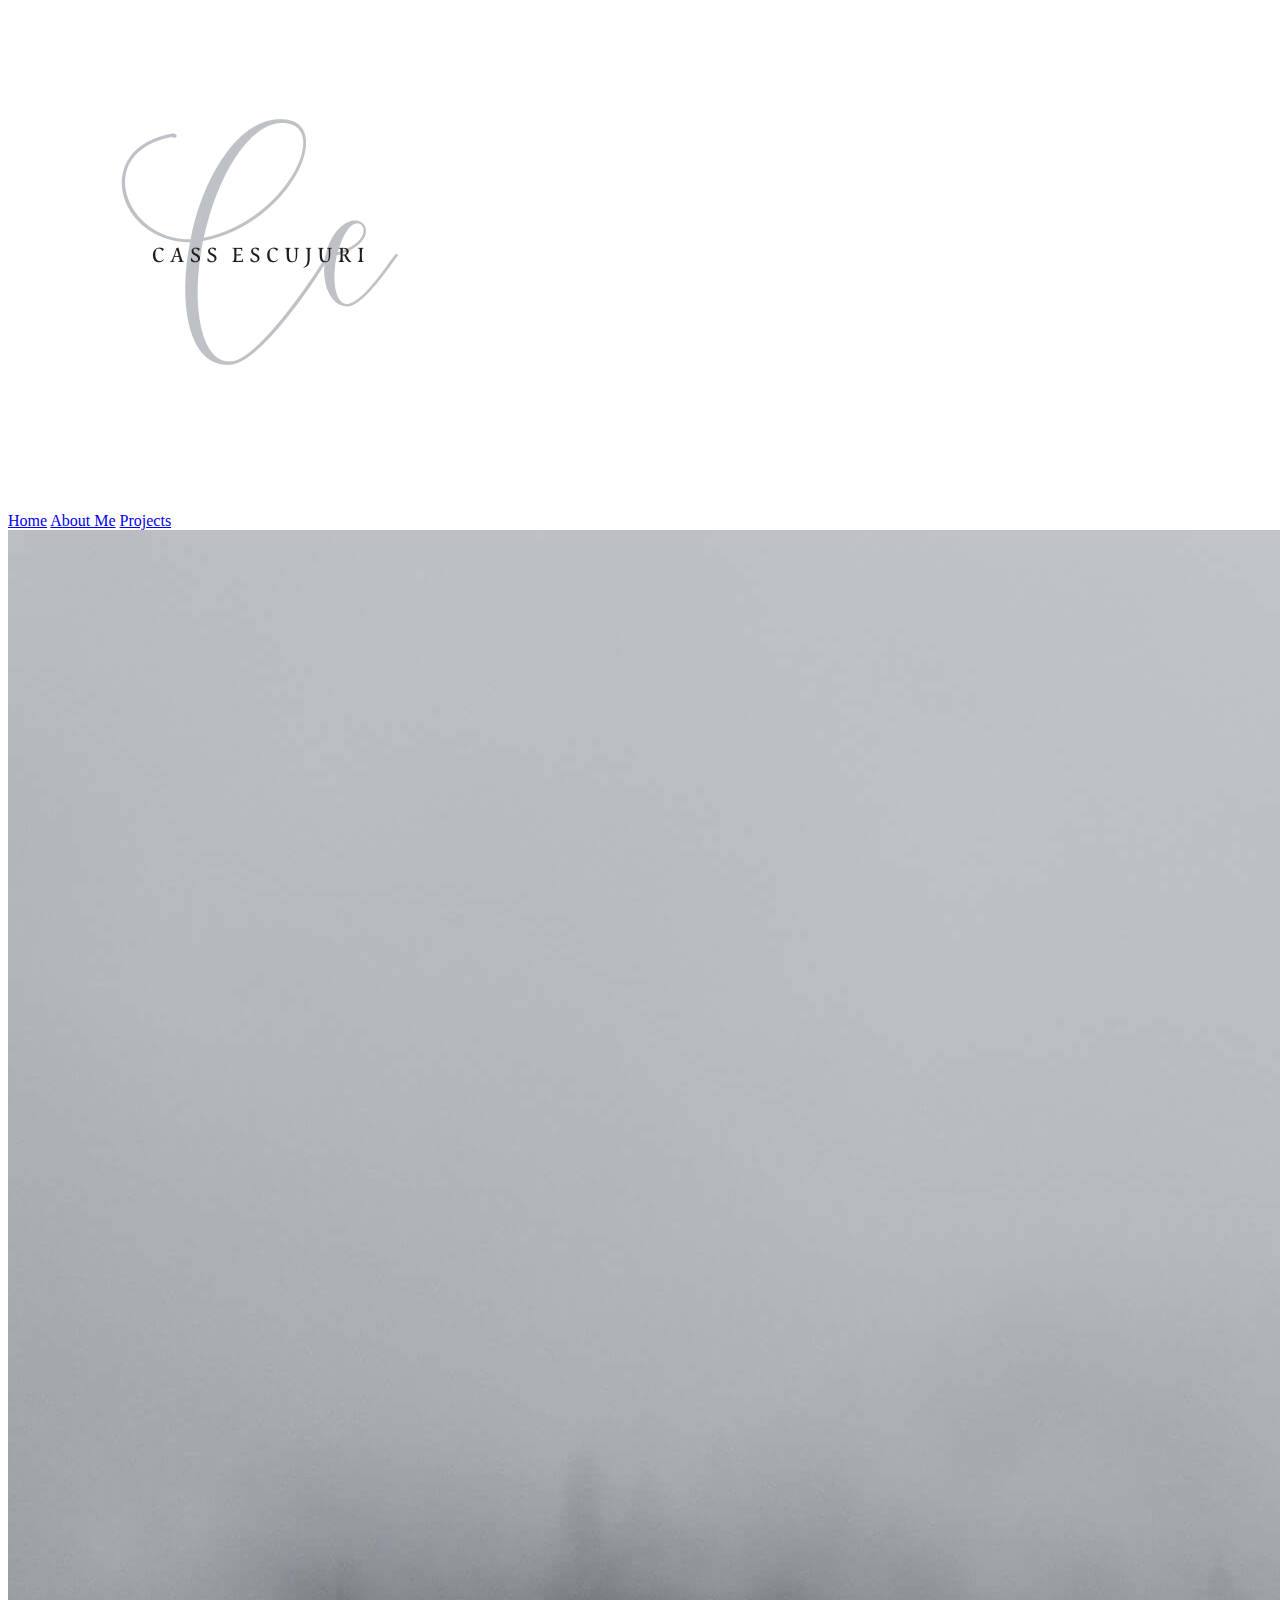
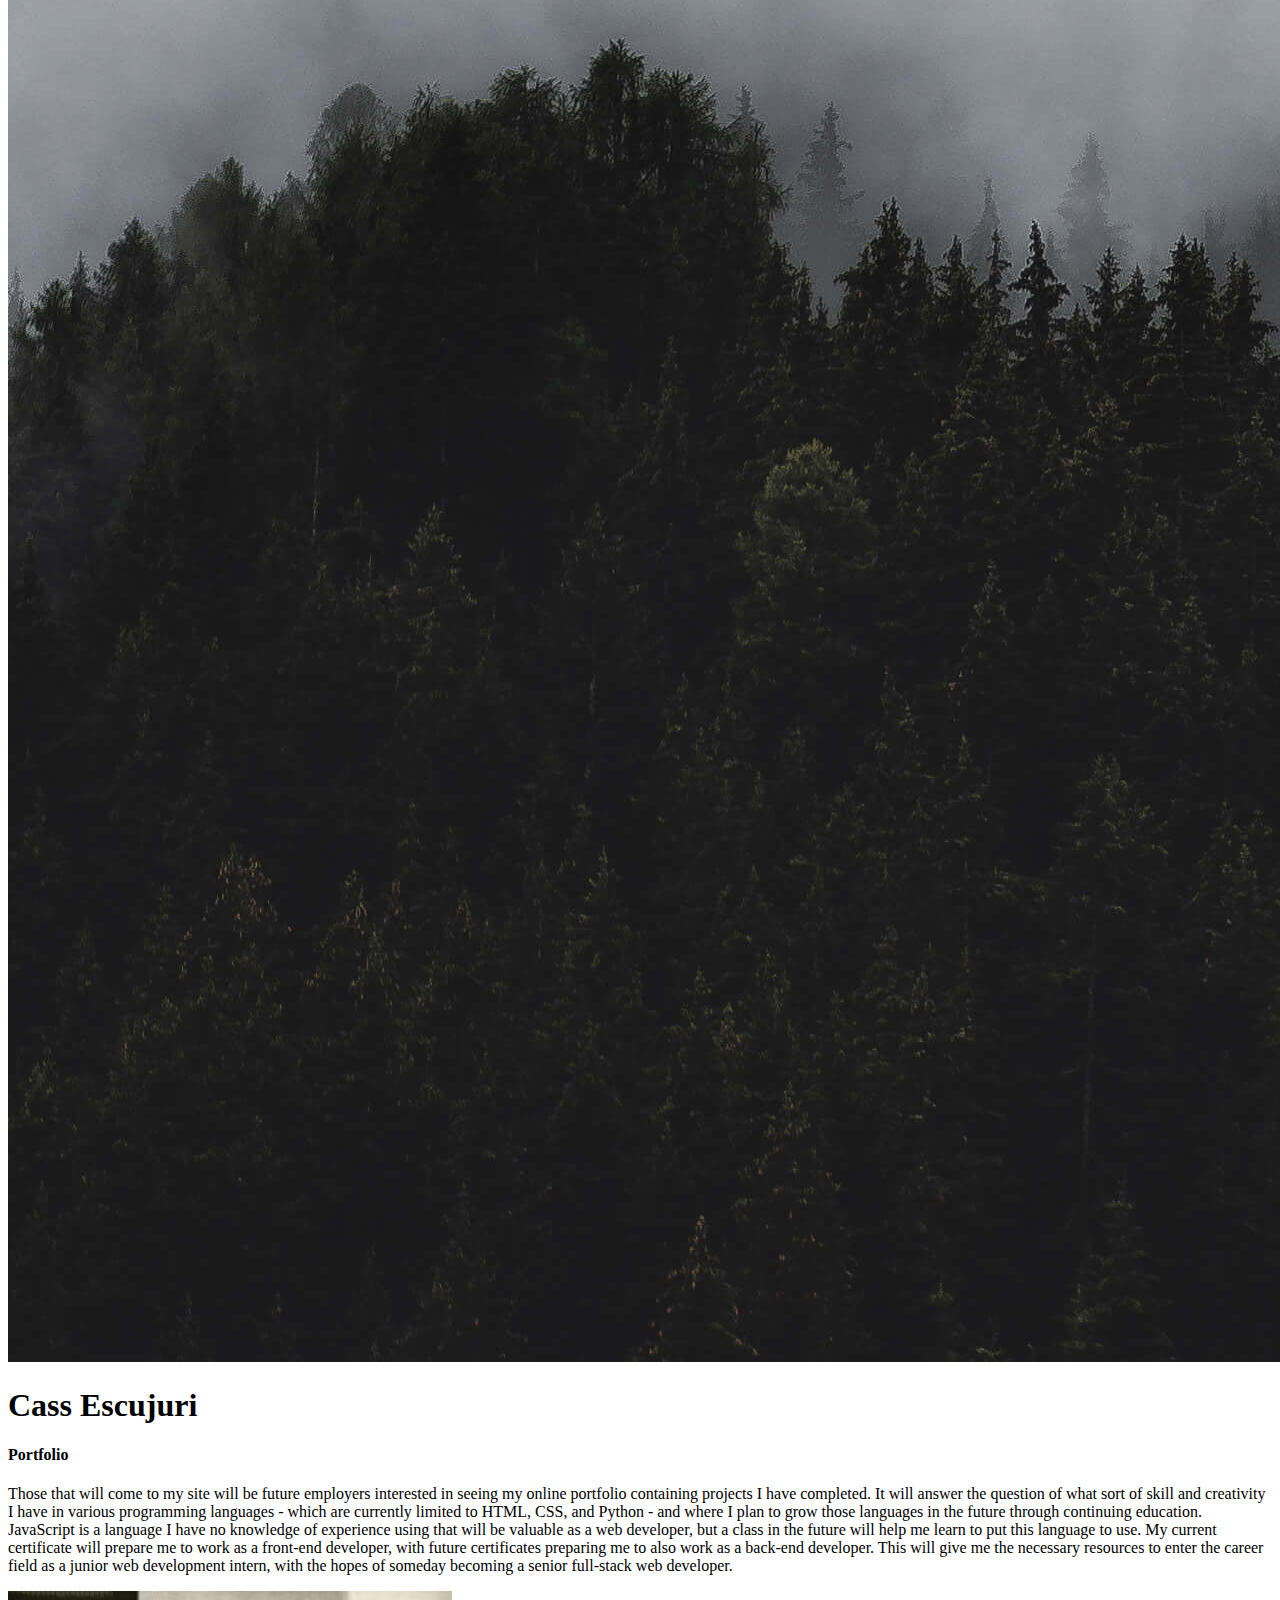
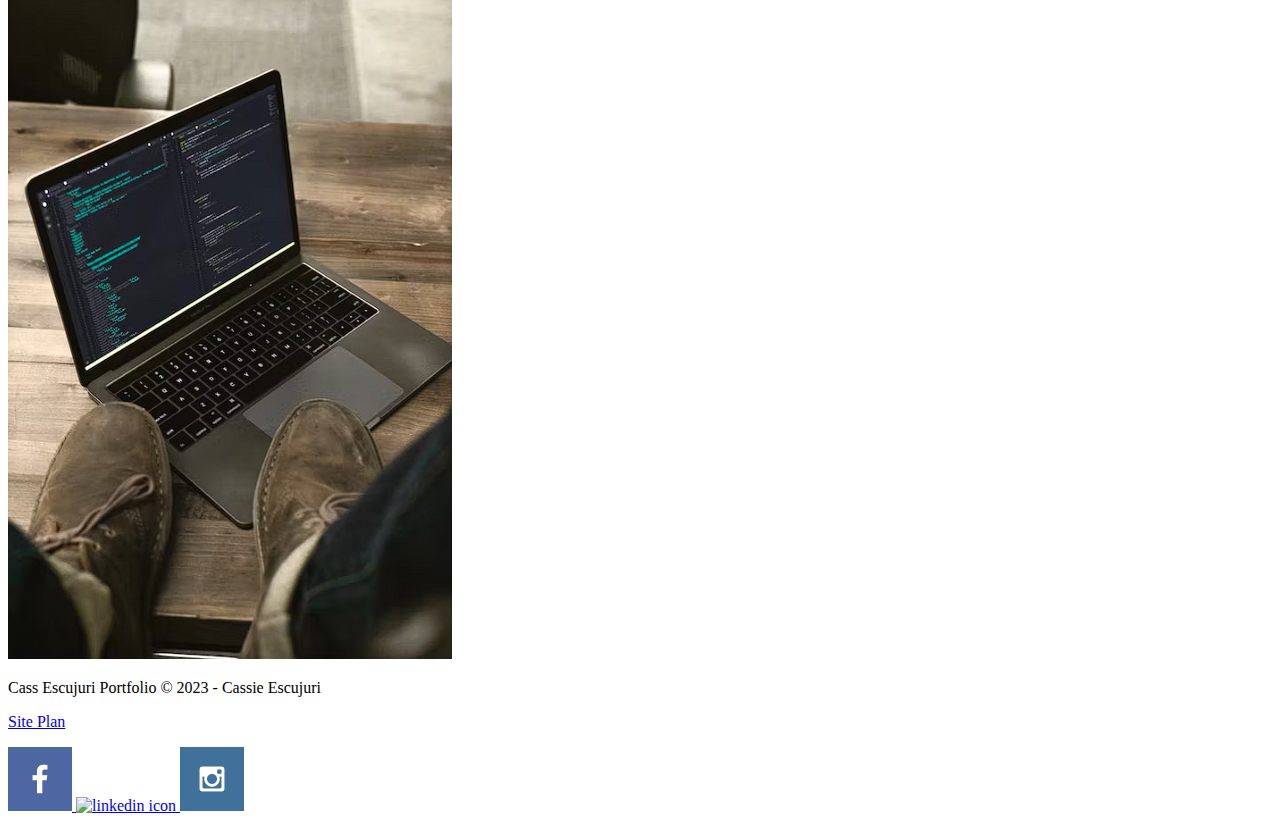
==== portfolio/index.html @ 6bdc081e "added home, about me, and projects pages" ====
<!DOCTYPE html>
<html lang="en">
<head>
  <meta charset="UTF-8">
  <meta http-equiv="X-UA-Compatible" content="IE=edge">
  <meta name="viewport" content="width=device-width, initial-scale=1.0">
  <link rel="stylesheet" href="styles/style.css">
  <title>Portfolio | Home</title>
</head>
  
<body>
  <div id="content">
    
  <header>
    <a id="logo_link" href="index.html">
      <img class="logo" src="images/ce.png" alt="Portfolio Logo">
    </a>
    <nav>
      <a href="index.html">Home</a>
      <a href="about_me.html">About Me</a>
      <a href="projects.html">Projects</a>
    </nav>
  </header>
    
  <div id="hero">
    <div id="hero-box">
      <img id="hero-img" src="images/forest-hero.jpeg" alt="Dark misty forest">
    </div>
    <section id="hero-msg">
      <h1 class="home-title">Cass Escujuri</h1>
      <h4>Portfolio</h4>
    </section>
  </div>
    
  <main class="home-grid">
    <section class="summary">
      <div>
        <p>Those that will come to my site will be future employers interested in seeing my online portfolio containing projects I have completed. It will answer the question of what sort of skill and creativity I have in various programming languages - which are currently limited to HTML, CSS, and Python - and where I plan to grow those languages in the future through continuing education. JavaScript is a language I have no knowledge of experience using that will be valuable as a web developer, but a class in the future will help me learn to put this language to use. My current certificate will prepare me to work as a front-end developer, with future certificates preparing me to also work as a back-end developer. This will give me the necessary resources to enter the career field as a junior web development intern, with the hopes of someday becoming a senior full-stack web developer.</p>
      </div>
    </section>
    <section class="image">
        <img src="images/laptop.png" alt="laptop next to pair of boots">
    </section>
    <section class=""></section>
  </main>
    
  <footer>
    <p>Cass Escujuri Portfolio &copy; 2023 - Cassie Escujuri</p>
    <p><a href="site-plan.html">Site Plan</a></p>
    <div class="social">
      <a href="https://facebook.com" target="_blank">
        <img src="images/facebook.png" alt="fb icon">
      </a>
      <a href="https://linkedin.com" target="_blank">
        <img src="images/linkedin.png" alt="linkedin icon">
      </a>
      <a href="https://instagram.com" target="_blank">
        <img src="images/instagram.png" alt="instagram icon">
      </a>
    </div>
  </footer>
    
  </div>
</body>
</html>
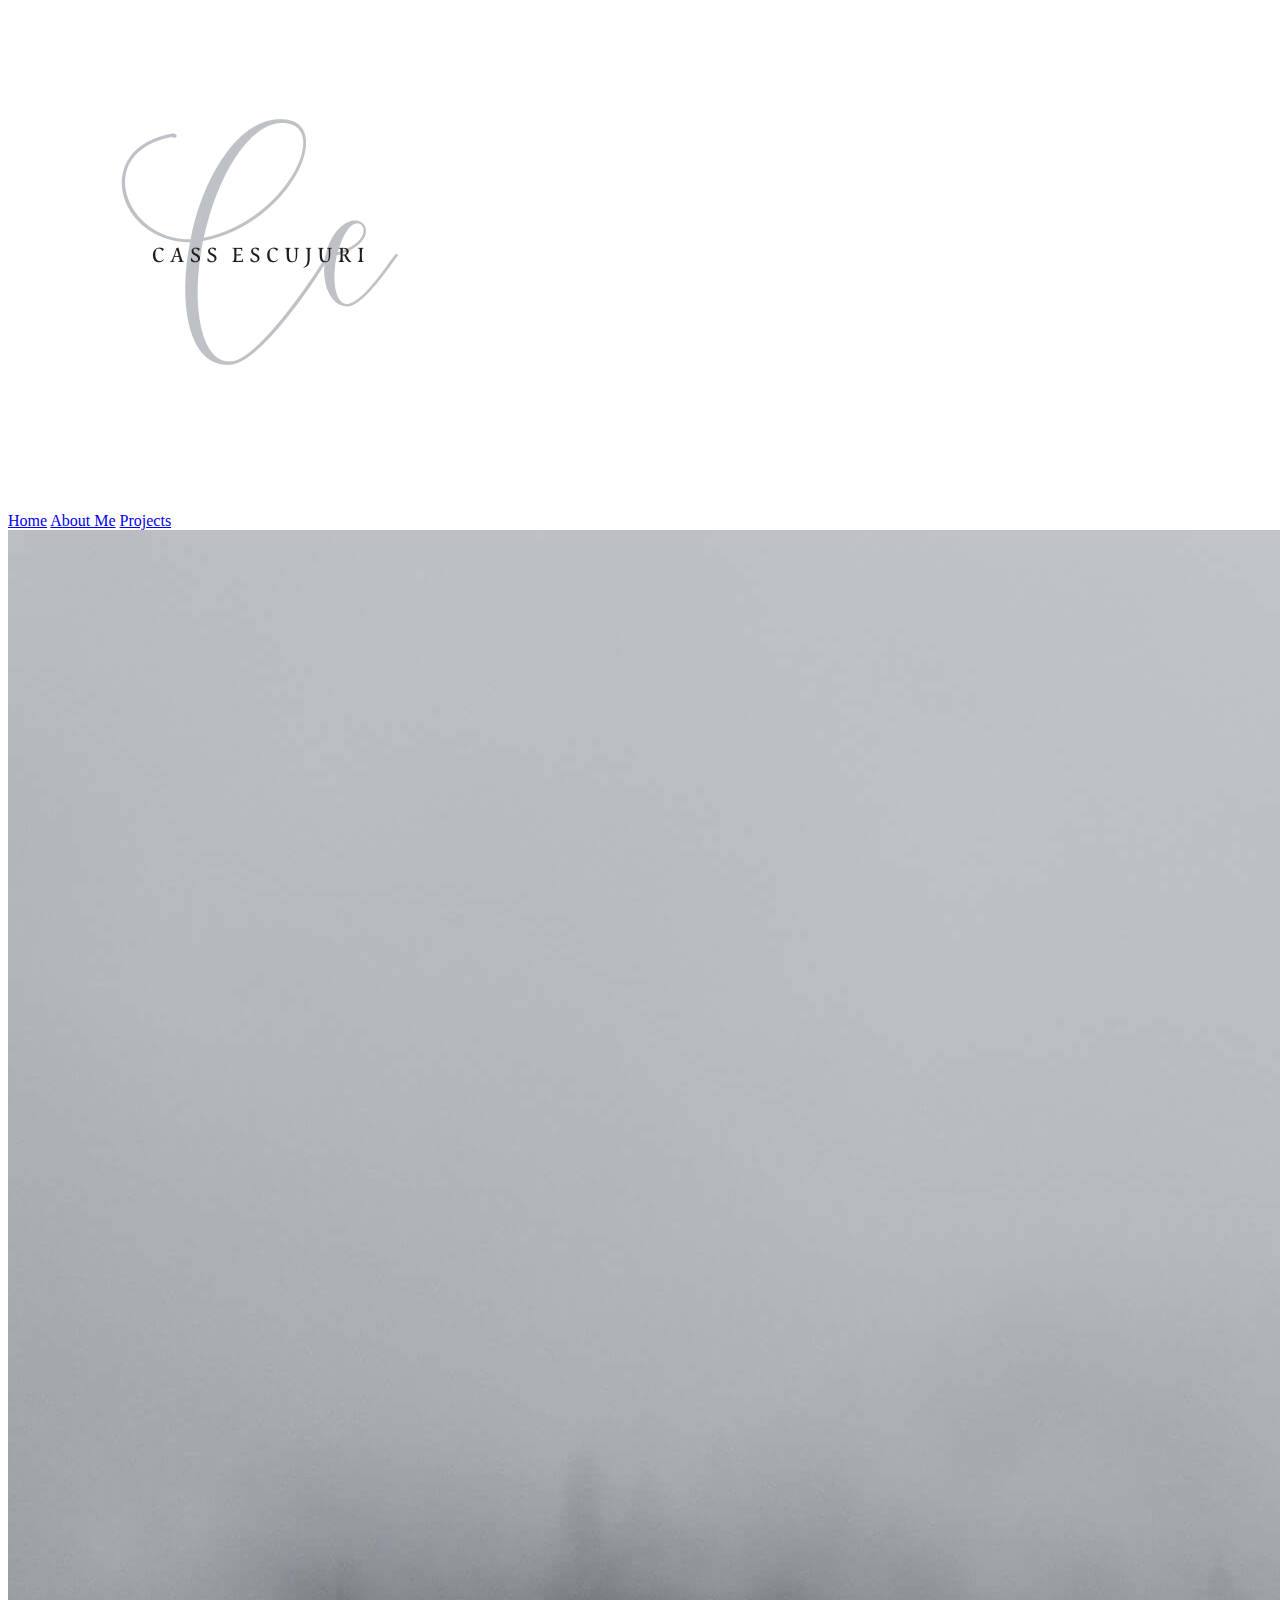
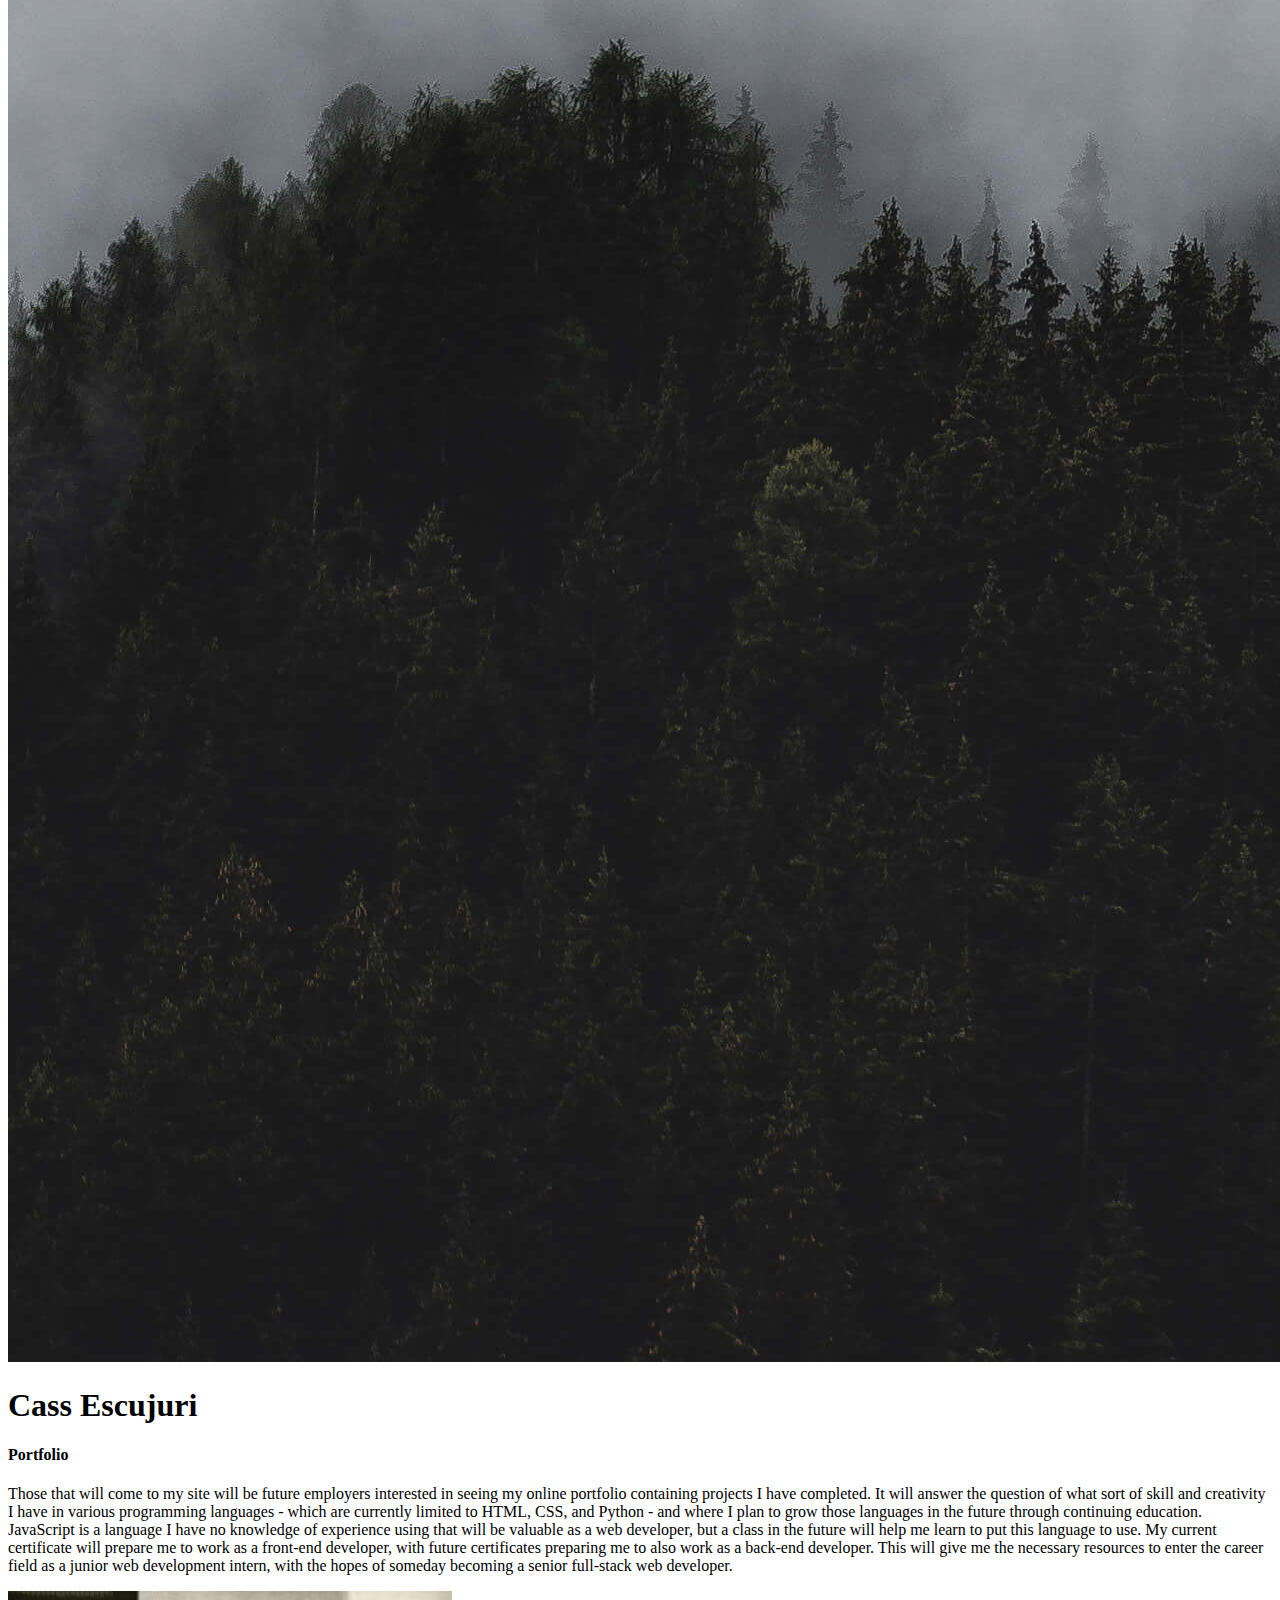
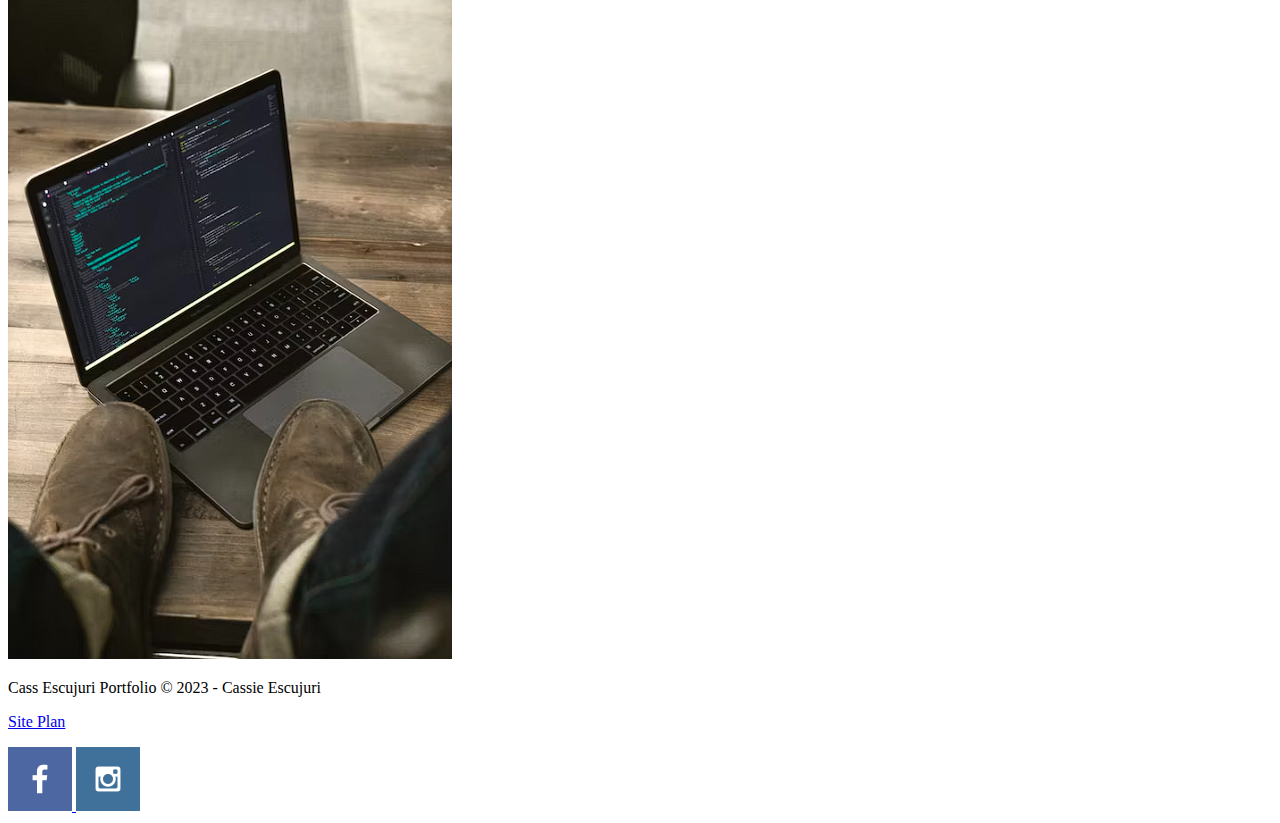
==== commit 54330e22: "removed linkedin links from footer" ====
--- a/portfolio/index.html
+++ b/portfolio/index.html
@@ -51,9 +51,6 @@
       <a href="https://facebook.com" target="_blank">
         <img src="images/facebook.png" alt="fb icon">
       </a>
-      <a href="https://linkedin.com" target="_blank">
-        <img src="images/linkedin.png" alt="linkedin icon">
-      </a>
       <a href="https://instagram.com" target="_blank">
         <img src="images/instagram.png" alt="instagram icon">
       </a>
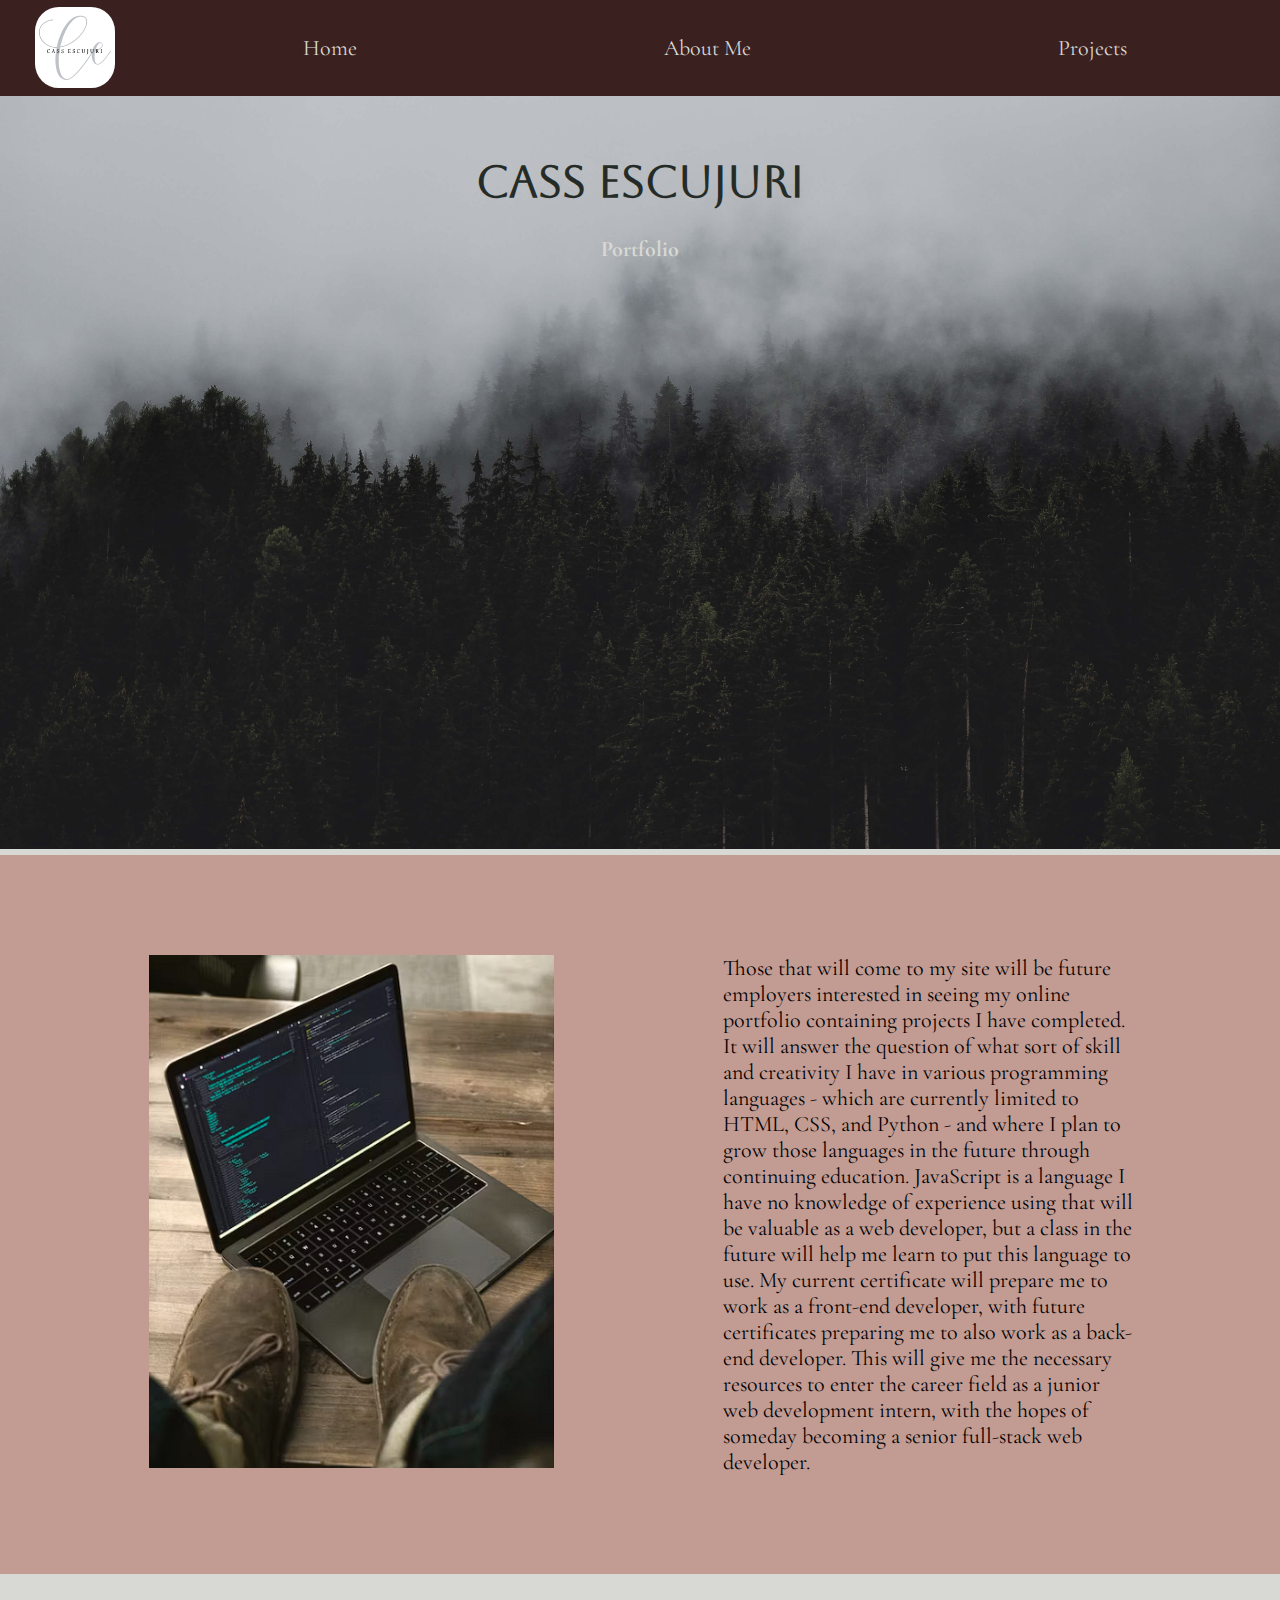
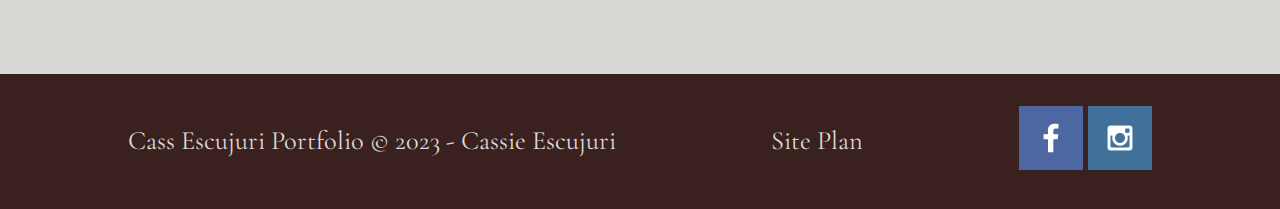
==== commit 231e5df9: "modified css for home page" ====
--- a/portfolio/index.html
+++ b/portfolio/index.html
@@ -41,7 +41,6 @@
     <section class="image">
         <img src="images/laptop.png" alt="laptop next to pair of boots">
     </section>
-    <section class=""></section>
   </main>
     
   <footer>
--- a/portfolio/styles/style.css
+++ b/portfolio/styles/style.css
@@ -0,0 +1,189 @@
+@import url('https://fonts.googleapis.com/css2?family=Aboreto&family=Cormorant+Garamond:wght@700&display=swap');
+
+#content {
+  max-width: 1920px;
+  margin: 0 auto;
+}
+
+body {
+  background-color: #D8D9D4;
+  font-family: "Cormorant Garamond", sans-serif;
+  font-size: 22px;
+  margin: 0;
+  padding: 0;
+}
+
+header {
+  background-color: #3A201F;
+  display: grid;
+  grid-template-columns: 150px auto;
+}
+
+#logo_link {
+  padding-top: 5px;
+  justify-self: center;
+  align-self: center;
+}
+
+.logo {
+  width: 80px;
+  border-radius: 30%;
+}
+
+nav {
+  display: flex;
+  justify-content: space-around;
+}
+
+nav a {
+  text-align: center;
+  text-decoration: none;
+  color: #D8D9D4;
+  padding: 35px;
+}
+
+nav a:hover {
+  background-color: #C29B93;
+  color: #252C27;
+}
+
+.home-title {
+  color: #252C27;
+  font-family: "Aboreto", Ariel, sans-serif;
+  font-size: 2em;
+  margin-top: 10px;
+}
+
+h4 {
+  color: #D8D9D4;
+}
+
+#hero {
+  display: grid;
+  grid-template-columns: 1fr 3fr 1fr;
+  margin-top: -100px;
+}
+
+#hero-box {
+  grid-column: 1/4;
+  grid-row: 1/3;
+  z-index: -1;
+}
+  
+#hero-img {
+  width: 100%;
+}
+
+#hero-msg {
+  grid-column: 2/3;
+  grid-row: 1/2;
+  margin-top: 150px;
+}
+
+#hero-msg h1, #hero-msg h4 {
+  text-align: center;
+}
+
+.home-grid {
+  display: grid;
+  background-color: #C29B93;
+  grid-template-columns: 450px 450px;
+  grid-template-rows: 1fr;
+  margin-bottom: -100px;
+  justify-content: space-evenly;
+  justify-items: center;
+  align-content: space-evenly;
+  align-items: center;;
+}
+
+.summary {
+  grid-column: 2/3;
+  grid-row: 1/2;
+  padding: 20px;
+}
+
+.image {
+  grid-column: 1/2;
+  grid-row: 1/2;
+  margin: 50px auto;
+  width: 90%;
+}
+
+.image img {
+  width: 100%;
+  max-width: 450px;
+  margin: 50px auto;
+}
+
+footer {
+  background-color: #3A201F;
+  color: #D8D9D4;
+  padding: 25px 50px;
+  margin-top: 200px;
+  display: flex;
+  justify-content: space-around;
+  align-items: center;
+}
+
+footer a {
+  text-decoration: none;
+  color: #D8D9D4;
+}
+
+footer a:hover {
+  color: #D8D9D4;
+}
+
+footer p {
+  font-size: 1.2em;
+}
+
+footer p a:hover {
+  text-decoration: underline;
+}
+
+footer .social img {
+  scroll-padding-top: 15px;
+}
+
+@media screen and (max-width: 900px) {
+    #hero, .home-grid {
+        display: block;
+        height: auto;
+    }
+    nav, footer {
+        flex-direction: column;
+    }
+    nav a {
+        display: block;
+        padding: 15px;
+    }
+    #hero {
+        margin-top: 0;
+    }
+    #hero-msg {
+        margin-top: 0;
+    }
+    #hero-msg h4 {
+        display: none;
+    }
+    .home-title {
+        font-size: 25px;
+        color: #6f7364;
+    }
+    .rivers-card, .camping-card, .rapids-card { 
+        margin: 50px auto;
+        width: 60%;
+    }
+    #background {
+        display: none;
+    }
+    .mountains, .msg {
+        width: 80%;
+        display: block;
+        margin: 0 auto;
+    }
+    footer {
+        margin-top: 25px;
+    }
+}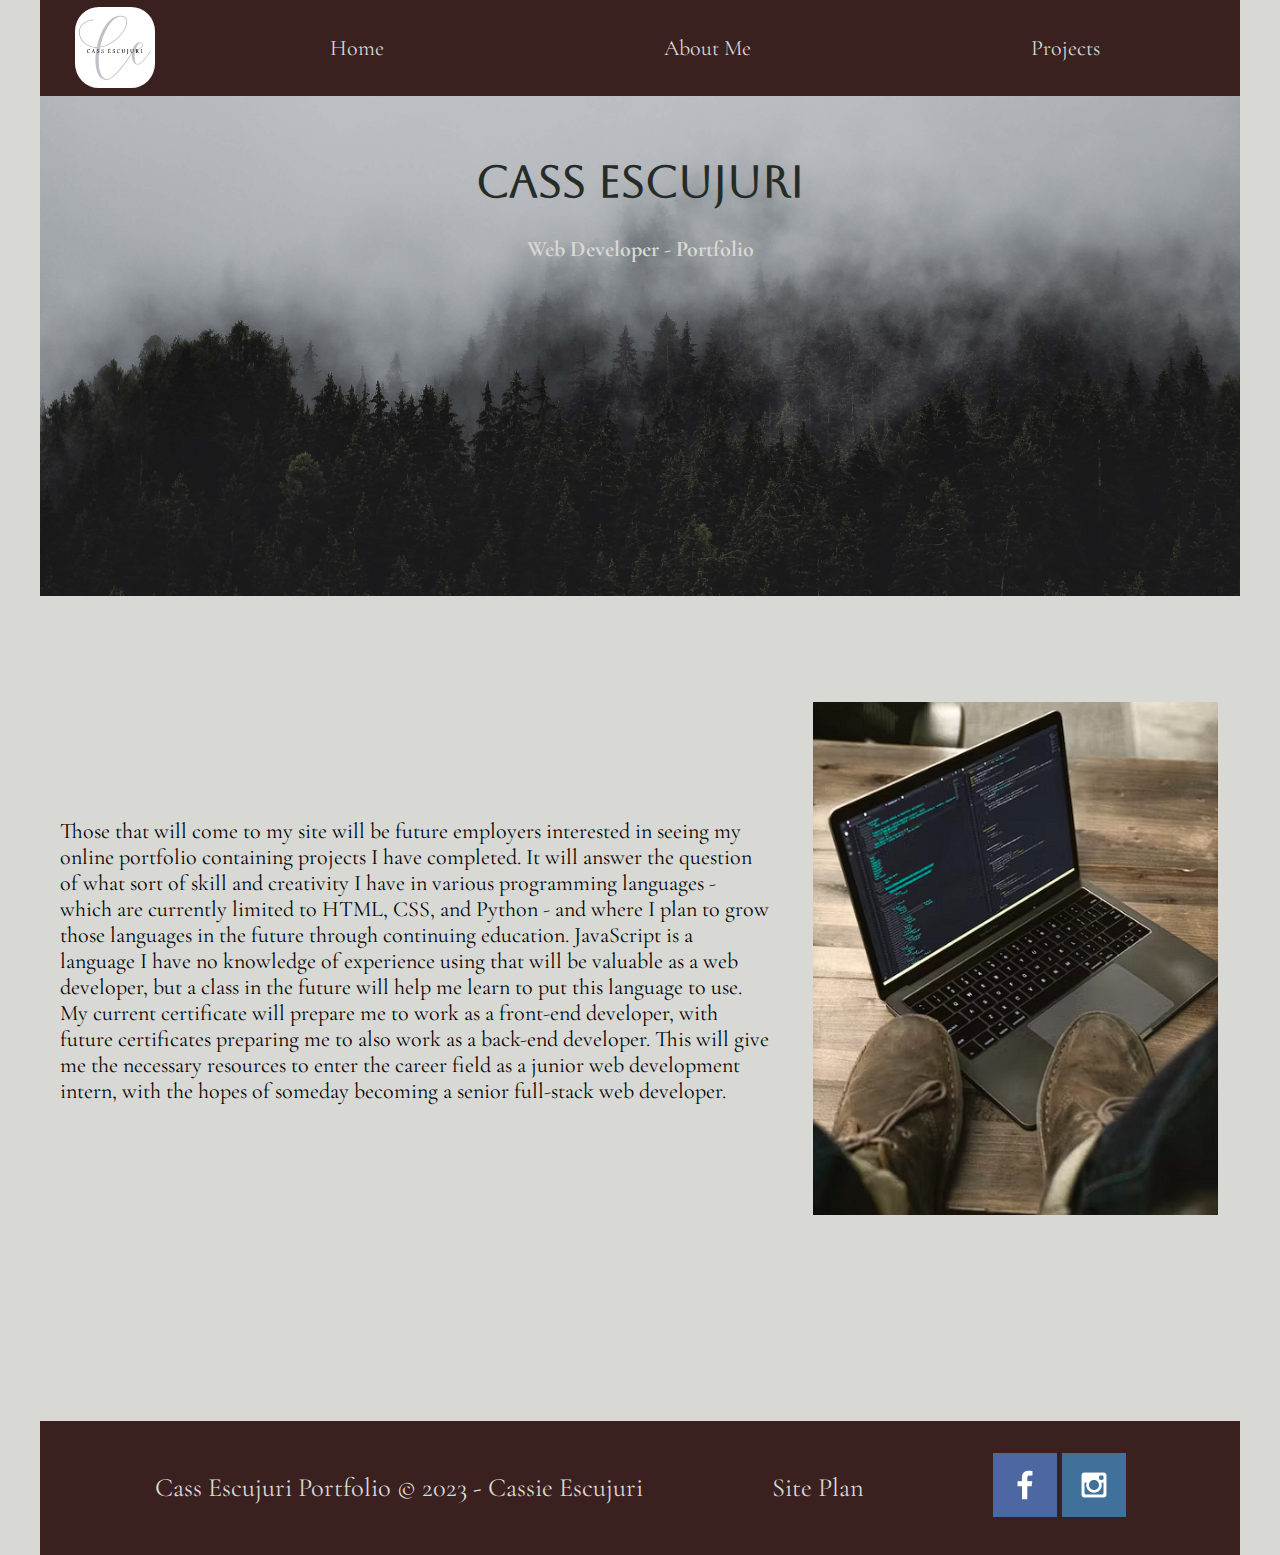
==== commit 4500bfa6: "edits to home-page CSS" ====
--- a/portfolio/index.html
+++ b/portfolio/index.html
@@ -28,7 +28,7 @@
     </div>
     <section id="hero-msg">
       <h1 class="home-title">Cass Escujuri</h1>
-      <h4>Portfolio</h4>
+      <h4>Web Developer - Portfolio</h4>
     </section>
   </div>
     
--- a/portfolio/styles/style.css
+++ b/portfolio/styles/style.css
@@ -1,15 +1,15 @@
 @import url('https://fonts.googleapis.com/css2?family=Aboreto&family=Cormorant+Garamond:wght@700&display=swap');
 
 #content {
-  max-width: 1920px;
+  max-width: 1200px;
   margin: 0 auto;
 }
 
 body {
   background-color: #D8D9D4;
-  font-family: "Cormorant Garamond", sans-serif;
+  font-family: "Cormorant Garamond", Ariel, sans-serif;
   font-size: 22px;
-  margin: 0;
+  margin: 0 3%;
   padding: 0;
 }
 
@@ -86,8 +86,7 @@
 
 .home-grid {
   display: grid;
-  background-color: #C29B93;
-  grid-template-columns: 450px 450px;
+  grid-template-columns: 1fr 450px;
   grid-template-rows: 1fr;
   margin-bottom: -100px;
   justify-content: space-evenly;
@@ -97,13 +96,14 @@
 }
 
 .summary {
-  grid-column: 2/3;
+  grid-column: 1/2;
   grid-row: 1/2;
   padding: 20px;
+  background-color: #D8D9D4;
 }
 
 .image {
-  grid-column: 1/2;
+  grid-column: 2/3;
   grid-row: 1/2;
   margin: 50px auto;
   width: 90%;
@@ -165,23 +165,14 @@
         margin-top: 0;
     }
     #hero-msg h4 {
-        display: none;
+        color: #252C27;
     }
     .home-title {
         font-size: 25px;
-        color: #6f7364;
-    }
-    .rivers-card, .camping-card, .rapids-card { 
-        margin: 50px auto;
-        width: 60%;
+        color: #252C27;
     }
     #background {
         display: none;
-    }
-    .mountains, .msg {
-        width: 80%;
-        display: block;
-        margin: 0 auto;
     }
     footer {
         margin-top: 25px;
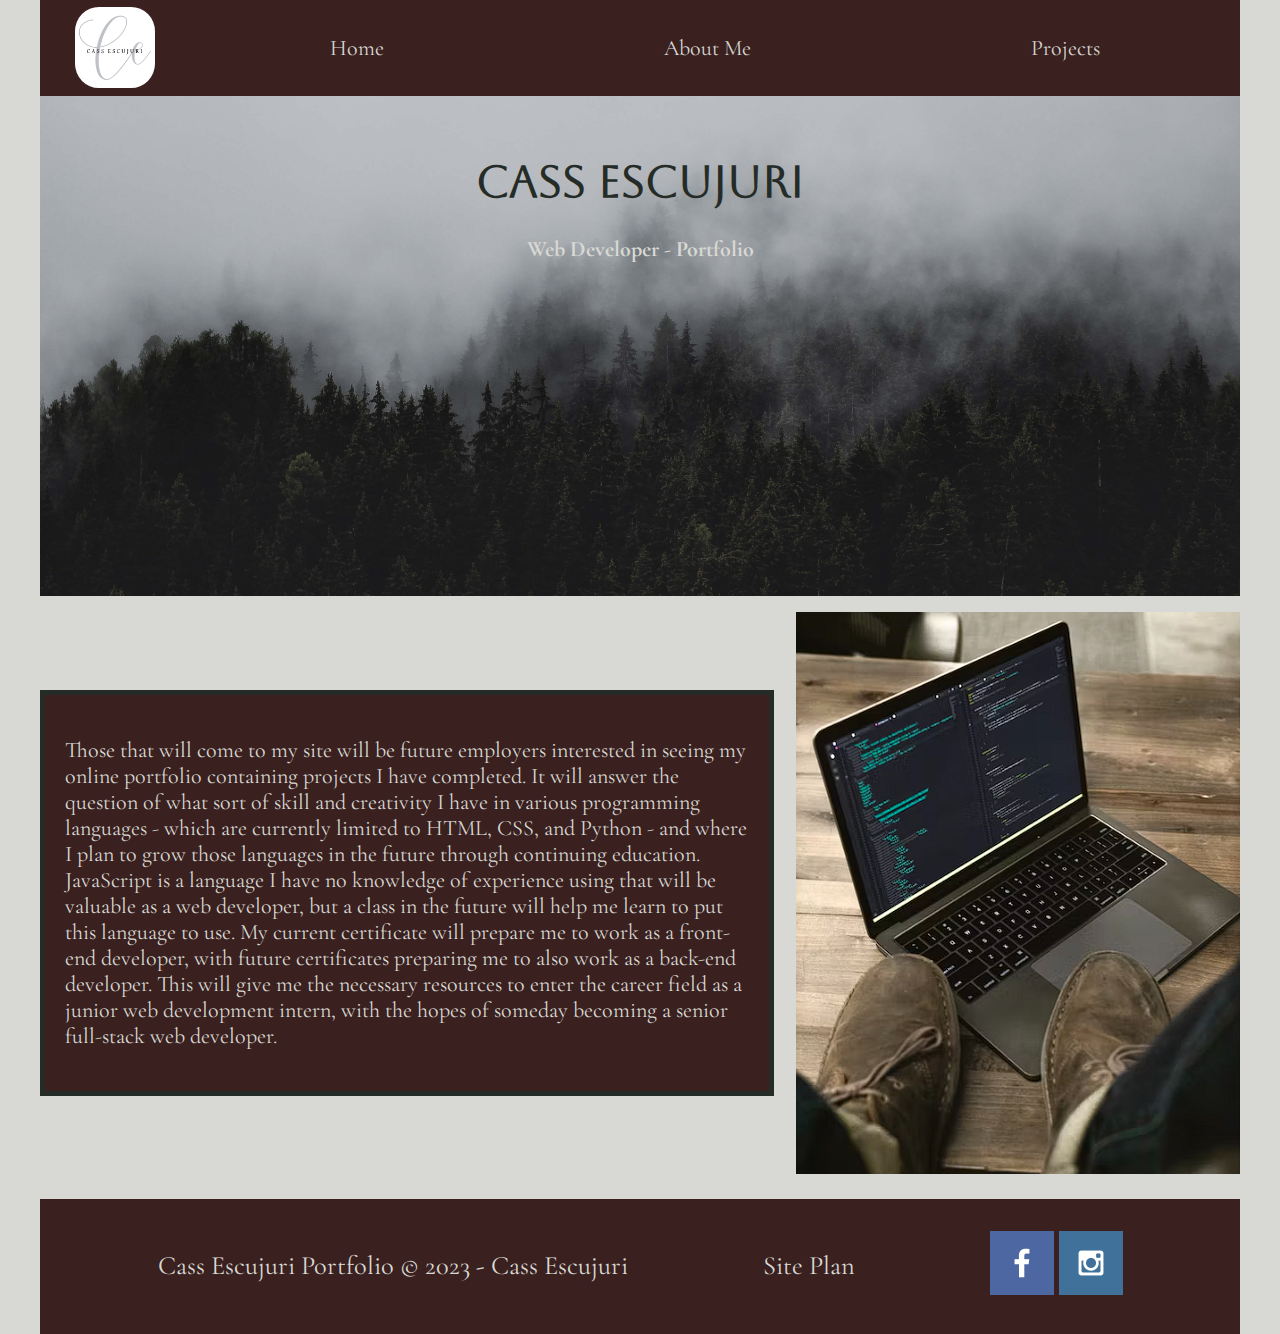
==== commit 1e1ab800: "added fade overlay to image" ====
--- a/portfolio/index.html
+++ b/portfolio/index.html
@@ -34,17 +34,18 @@
     
   <main class="home-grid">
     <section class="summary">
-      <div>
-        <p>Those that will come to my site will be future employers interested in seeing my online portfolio containing projects I have completed. It will answer the question of what sort of skill and creativity I have in various programming languages - which are currently limited to HTML, CSS, and Python - and where I plan to grow those languages in the future through continuing education. JavaScript is a language I have no knowledge of experience using that will be valuable as a web developer, but a class in the future will help me learn to put this language to use. My current certificate will prepare me to work as a front-end developer, with future certificates preparing me to also work as a back-end developer. This will give me the necessary resources to enter the career field as a junior web development intern, with the hopes of someday becoming a senior full-stack web developer.</p>
+      <p>Those that will come to my site will be future employers interested in seeing my online portfolio containing projects I have completed. It will answer the question of what sort of skill and creativity I have in various programming languages - which are currently limited to HTML, CSS, and Python - and where I plan to grow those languages in the future through continuing education. JavaScript is a language I have no knowledge of experience using that will be valuable as a web developer, but a class in the future will help me learn to put this language to use. My current certificate will prepare me to work as a front-end developer, with future certificates preparing me to also work as a back-end developer. This will give me the necessary resources to enter the career field as a junior web development intern, with the hopes of someday becoming a senior full-stack web developer.</p>
+    </section>
+    <section class="container">
+      <img src="images/laptop.png" alt="laptop next to pair of boots" class = "image">
+      <div class="overlay">
+        <div class="text">Hello World</div>
       </div>
-    </section>
-    <section class="image">
-        <img src="images/laptop.png" alt="laptop next to pair of boots">
     </section>
   </main>
     
   <footer>
-    <p>Cass Escujuri Portfolio &copy; 2023 - Cassie Escujuri</p>
+    <p>Cass Escujuri Portfolio &copy; 2023 - Cass Escujuri</p>
     <p><a href="site-plan.html">Site Plan</a></p>
     <div class="social">
       <a href="https://facebook.com" target="_blank">
--- a/portfolio/styles/style.css
+++ b/portfolio/styles/style.css
@@ -61,6 +61,7 @@
 #hero {
   display: grid;
   grid-template-columns: 1fr 3fr 1fr;
+  grid-template-rows: 1fr;
   margin-top: -100px;
 }
 
@@ -86,40 +87,70 @@
 
 .home-grid {
   display: grid;
-  grid-template-columns: 1fr 450px;
-  grid-template-rows: 1fr;
-  margin-bottom: -100px;
-  justify-content: space-evenly;
-  justify-items: center;
-  align-content: space-evenly;
-  align-items: center;;
+  grid-template-columns: 1fr auto;
+  grid-template-rows: auto;
+  grid-gap: 1em;
+  margin-top: 10px;
+  align-items: center;
 }
 
 .summary {
   grid-column: 1/2;
   grid-row: 1/2;
   padding: 20px;
-  background-color: #D8D9D4;
+  color: #D8D9D4;
+  background-color: #3A201F;
+  border: 5px solid #252C27;
+}
+
+.container {
+  position: relative;
+  width: 100%;
+  display: block;
 }
 
 .image {
+  display: block;
+  width: 100%;
+  height: auto;
   grid-column: 2/3;
   grid-row: 1/2;
-  margin: 50px auto;
-  width: 90%;
-}
-
-.image img {
-  width: 100%;
   max-width: 450px;
-  margin: 50px auto;
+}
+
+.overlay {
+  position: absolute;
+  top: 0;
+  bottom: 0;
+  left: 0;
+  right: 0;
+  height: 100%;
+  width: 100%;
+  opacity: 0;
+  transition: .5s ease;
+}
+
+.container:hover .overlay {
+  opacity: 1;
+}
+
+.text {
+  color: white;
+  font-size: 20px;
+  position: absolute;
+  top: 50%;
+  left: 50%;
+  -webkit-transform: translate(-50%, -50%);
+  -ms-transform: translate(-50%, -50%);
+  transform: translate(-50%, -50%);
+  text-align: center;
 }
 
 footer {
   background-color: #3A201F;
   color: #D8D9D4;
   padding: 25px 50px;
-  margin-top: 200px;
+  margin-top: 25px;
   display: flex;
   justify-content: space-around;
   align-items: center;
@@ -174,6 +205,10 @@
     #background {
         display: none;
     }
+    .container {
+        text-align: center;
+        padding-top: 25px;
+    }
     footer {
         margin-top: 25px;
     }
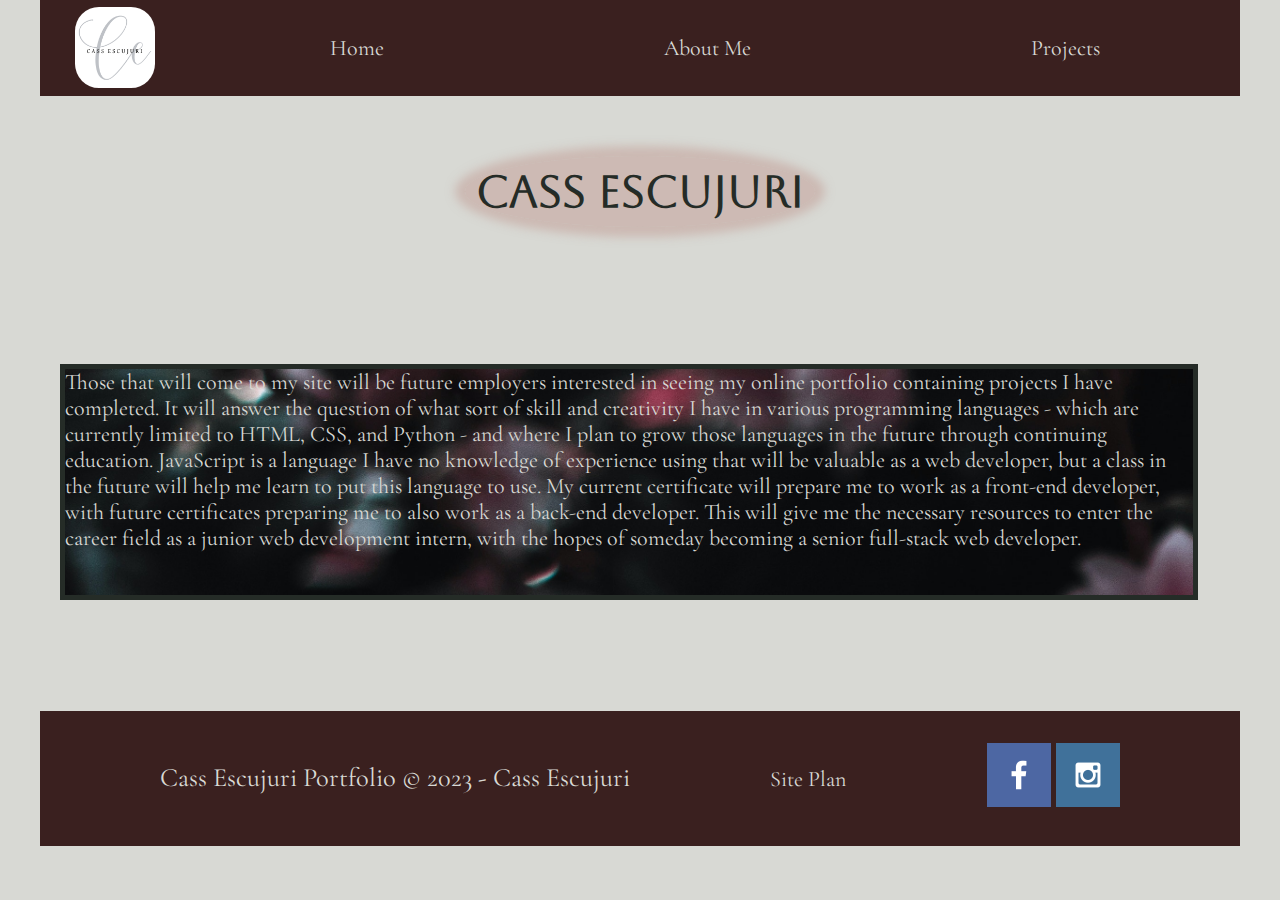
==== commit cb0c05b2: "Finishing touches" ====
--- a/portfolio/index.html
+++ b/portfolio/index.html
@@ -22,28 +22,36 @@
     </nav>
   </header>
     
+
+  <!-- HERO -->
   <div id="hero">
+
+    <!-- Video/Img -->
     <div id="hero-box">
-      <img id="hero-img" src="images/forest-hero.jpeg" alt="Dark misty forest">
+      <video autoplay muted loop id="hero-img" alt="Dark misty mountains">
+        <source src="/portfolio/images/forest_hero.mp4" type="video/mp4">
+      </video>
     </div>
+
+    <!-- Msg -->
     <section id="hero-msg">
       <h1 class="home-title">Cass Escujuri</h1>
       <h4>Web Developer - Portfolio</h4>
     </section>
+
   </div>
     
+
+
   <main class="home-grid">
     <section class="summary">
       <p>Those that will come to my site will be future employers interested in seeing my online portfolio containing projects I have completed. It will answer the question of what sort of skill and creativity I have in various programming languages - which are currently limited to HTML, CSS, and Python - and where I plan to grow those languages in the future through continuing education. JavaScript is a language I have no knowledge of experience using that will be valuable as a web developer, but a class in the future will help me learn to put this language to use. My current certificate will prepare me to work as a front-end developer, with future certificates preparing me to also work as a back-end developer. This will give me the necessary resources to enter the career field as a junior web development intern, with the hopes of someday becoming a senior full-stack web developer.</p>
     </section>
-    <section class="container">
-      <img src="images/laptop.png" alt="laptop next to pair of boots" class = "image">
-      <div class="overlay">
-        <div class="text">Hello World</div>
-      </div>
-    </section>
   </main>
     
+
+
+
   <footer>
     <p>Cass Escujuri Portfolio &copy; 2023 - Cass Escujuri</p>
     <p><a href="site-plan.html">Site Plan</a></p>
--- a/portfolio/styles/style.css
+++ b/portfolio/styles/style.css
@@ -13,6 +13,8 @@
   padding: 0;
 }
 
+/* Header/Navigation */
+
 header {
   background-color: #3A201F;
   display: grid;
@@ -45,6 +47,31 @@
 nav a:hover {
   background-color: #C29B93;
   color: #252C27;
+}
+
+/* Hero Message/Image */
+#hero {
+  display: grid;
+  grid-template-columns: 1fr 3fr 1fr;
+  grid-template-rows: 1fr;
+  margin-top: -100px;
+  justify-items: center;
+}
+
+#hero-box {
+  grid-column: 1/4;
+  grid-row: 1/3;
+  z-index: -1;
+}
+  
+#hero-img {
+  width: 100%;
+}
+
+#hero-msg {
+  grid-column: 2/3;
+  grid-row: 1/2;
+  margin-top: 150px;
 }
 
 .home-title {
@@ -52,99 +79,267 @@
   font-family: "Aboreto", Ariel, sans-serif;
   font-size: 2em;
   margin-top: 10px;
+  padding: 10px;
+  background-color: #C29B9380;
+  border-radius: 50%;
+  box-shadow: 0px 0px 10px 10px #C29B9380;
+  width: 350px;
 }
 
 h4 {
   color: #D8D9D4;
 }
 
-#hero {
-  display: grid;
-  grid-template-columns: 1fr 3fr 1fr;
-  grid-template-rows: 1fr;
-  margin-top: -100px;
-}
-
-#hero-box {
-  grid-column: 1/4;
-  grid-row: 1/3;
-  z-index: -1;
-}
-  
-#hero-img {
-  width: 100%;
-}
-
-#hero-msg {
-  grid-column: 2/3;
-  grid-row: 1/2;
-  margin-top: 150px;
-}
-
 #hero-msg h1, #hero-msg h4 {
   text-align: center;
 }
+
+
+/* Home Grid */
 
 .home-grid {
   display: grid;
   grid-template-columns: 1fr auto;
-  grid-template-rows: auto;
+  grid-template-rows: auto auto auto auto auto;
   grid-gap: 1em;
   margin-top: 10px;
-  align-items: center;
-}
+  align-items: top;
+  justify-items: center;
+}
+
+
+
+/* INDEX PAGE Page */
 
 .summary {
   grid-column: 1/2;
   grid-row: 1/2;
   padding: 20px;
-  color: #D8D9D4;
-  background-color: #3A201F;
+}
+
+.summary p {
+  background-image: url("/portfolio/images/dark_floral.jpg");
+  background-size: 250%;
+  color: #D8D9D4;
   border: 5px solid #252C27;
-}
-
-.container {
-  position: relative;
-  width: 100%;
-  display: block;
+  height: 100%;
+  min-width: 500px;
 }
 
 .image {
-  display: block;
-  width: 100%;
-  height: auto;
+  height: 80%;
   grid-column: 2/3;
   grid-row: 1/2;
-  max-width: 450px;
-}
-
-.overlay {
-  position: absolute;
-  top: 0;
-  bottom: 0;
-  left: 0;
-  right: 0;
-  height: 100%;
+  padding-right: 40px;
+}
+
+/* ABOUT ME Page*/
+
+hr {
+  height: 2px;
+  width: 90%;
+  background-color: #252C27;
+}
+
+.card {
+  box-shadow: 0 4px 8px 0 rgba(0, 0, 0, 0.2);
+  max-width: 300px;
+  margin: auto;
+  text-align: center;
+  grid-column: 1/2;
+  grid-row: 1/2;
+  width: 300px;
+}
+
+.title {
+  color: grey;
+  font-size: 18px;
+}
+
+button {
+  border: none;
+  outline: 0;
+  display: inline-block;
+  padding: 8px;
+  color: white;
+  background-color: #000;
+  text-align: center;
+  cursor: pointer;
   width: 100%;
-  opacity: 0;
-  transition: .5s ease;
-}
-
-.container:hover .overlay {
-  opacity: 1;
-}
-
-.text {
-  color: white;
-  font-size: 20px;
+  font-size: 18px;
+}
+
+a {
+  text-decoration: none;
+  font-size: 22px;
+  color: black;
+}
+
+button:hover, a:hover {
+  opacity: 0.7;
+}
+
+.summary2 div p {
+  background-image: url("/portfolio/images/leaves.png");
+  color: #D8D9D4;
+  padding: 40px;
+}
+
+.summary2 div h2 {
+  font-family: "Aboreto", Ariel, sans-serif;
+  text-align: center;
+  padding: 50px;
+}
+
+/* PROJECTS Page */
+.summary3 div p {
+  grid-row: 1/2;
+  background-image: url("/portfolio/images/flowers.jpg");
+  background-size:100%;
+  color: #D8D9D4;
+  padding: 40px;
+}
+
+* {box-sizing:border-box}
+
+    /* Slideshow container */
+.slideshow-container {
+  max-width: 1000px;
+  position: relative;
+  margin: auto;
+  grid-row: 2/3;
+}
+
+    /* Hide the images by default */
+.mySlides {
+  display: none;
+}
+
+.mySlides img {
+  width:100%; 
+  filter: blur(8px);
+  -webkit-filter: blur(8px);
+}
+
+    /* Next & previous buttons */
+.prev, .next {
+  cursor: pointer;
   position: absolute;
   top: 50%;
+  width: auto;
+  margin-top: -22px;
+  padding: 16px;
+  color: #D8D9D4;
+  background-color: #252C2780;
+  font-weight: bold;
+  font-size: 18px;
+  transition: 0.6s ease;
+  border-radius: 0 3px 3px 0;
+  user-select: none;
+}
+
+    /* Position the "next button" to the right */
+.next {
+  right: 0;
+  border-radius: 3px 0 0 3px;
+}
+
+    /* On hover, add a black background color with a little bit see-through */
+.prev:hover, .next:hover {
+  background-color: #252C27;
+}
+
+    /* Caption text */
+.text2 {
+  color: #D8D9D4;
+  background-color: #3A201F99;
+  border: 3px solid #D8D9D4;
+  font-size: 22px;
+  padding: 20px;
+  position: absolute;
+  top: 30%;
   left: 50%;
-  -webkit-transform: translate(-50%, -50%);
-  -ms-transform: translate(-50%, -50%);
+  width: 80%;
+  text-align: center;
   transform: translate(-50%, -50%);
-  text-align: center;
-}
+  z-index: 2;
+}
+
+.button {
+  color: #D8D9D4;
+  background-color: #3A201F99;
+  border: 3px solid #D8D9D4;
+  font-size: 22px;
+  padding: 20px;
+  position: absolute;
+  top: 60%;
+  left: 50%;
+  width: 20%;
+  text-align: center;
+  transform: translate(-50%, -50%);
+  z-index: 2;
+  transition: all 0.5s;
+  cursor: pointer;
+  margin: 5px;
+}
+
+.button span {
+  cursor: pointer;
+  display: inline-block;
+  position: relative;
+  transition: 0.5s;
+}
+
+.button span:after {
+  content: '\00bb';
+  position: absolute;
+  opacity: 0;
+  top: 0;
+  right: -20px;
+  transition: 0.5s;
+}
+
+.button:hover span {
+  padding-right: 25px;
+}
+
+.button:hover span:after {
+  opacity: 1;
+  right: 0;
+}
+
+    /* The dots/bullets/indicators */
+.dots {
+  grid-row: 3/4;
+}
+
+.dot {
+  cursor: pointer;
+  height: 15px;
+  width: 15px;
+  margin: 0 2px;
+  background-color: #bbb;
+  border-radius: 50%;
+  display: inline-block;
+  transition: background-color 0.6s ease;
+}
+
+.active, .dot:hover {
+  background-color: #3A201F80;
+}
+
+    /* Fading animation */
+.fade {
+  animation-name: fade;
+  animation-duration: 1.5s;
+}
+
+@keyframes fade {
+  from {opacity: .4}
+  to {opacity: 1}
+}
+
+/* Footer */
 
 footer {
   background-color: #3A201F;
@@ -154,6 +349,8 @@
   display: flex;
   justify-content: space-around;
   align-items: center;
+  grid-row: 5/6;
+  width: 100%;
 }
 
 footer a {
@@ -176,6 +373,8 @@
 footer .social img {
   scroll-padding-top: 15px;
 }
+
+/* Transition to Smaller Screen */
 
 @media screen and (max-width: 900px) {
     #hero, .home-grid {
@@ -191,6 +390,7 @@
     }
     #hero {
         margin-top: 0;
+        justify-items: center;
     }
     #hero-msg {
         margin-top: 0;
@@ -201,6 +401,7 @@
     .home-title {
         font-size: 25px;
         color: #252C27;
+        width: auto;
     }
     #background {
         display: none;
@@ -209,6 +410,9 @@
         text-align: center;
         padding-top: 25px;
     }
+    .image2 {
+        max-width: 450px;
+    }
     footer {
         margin-top: 25px;
     }
